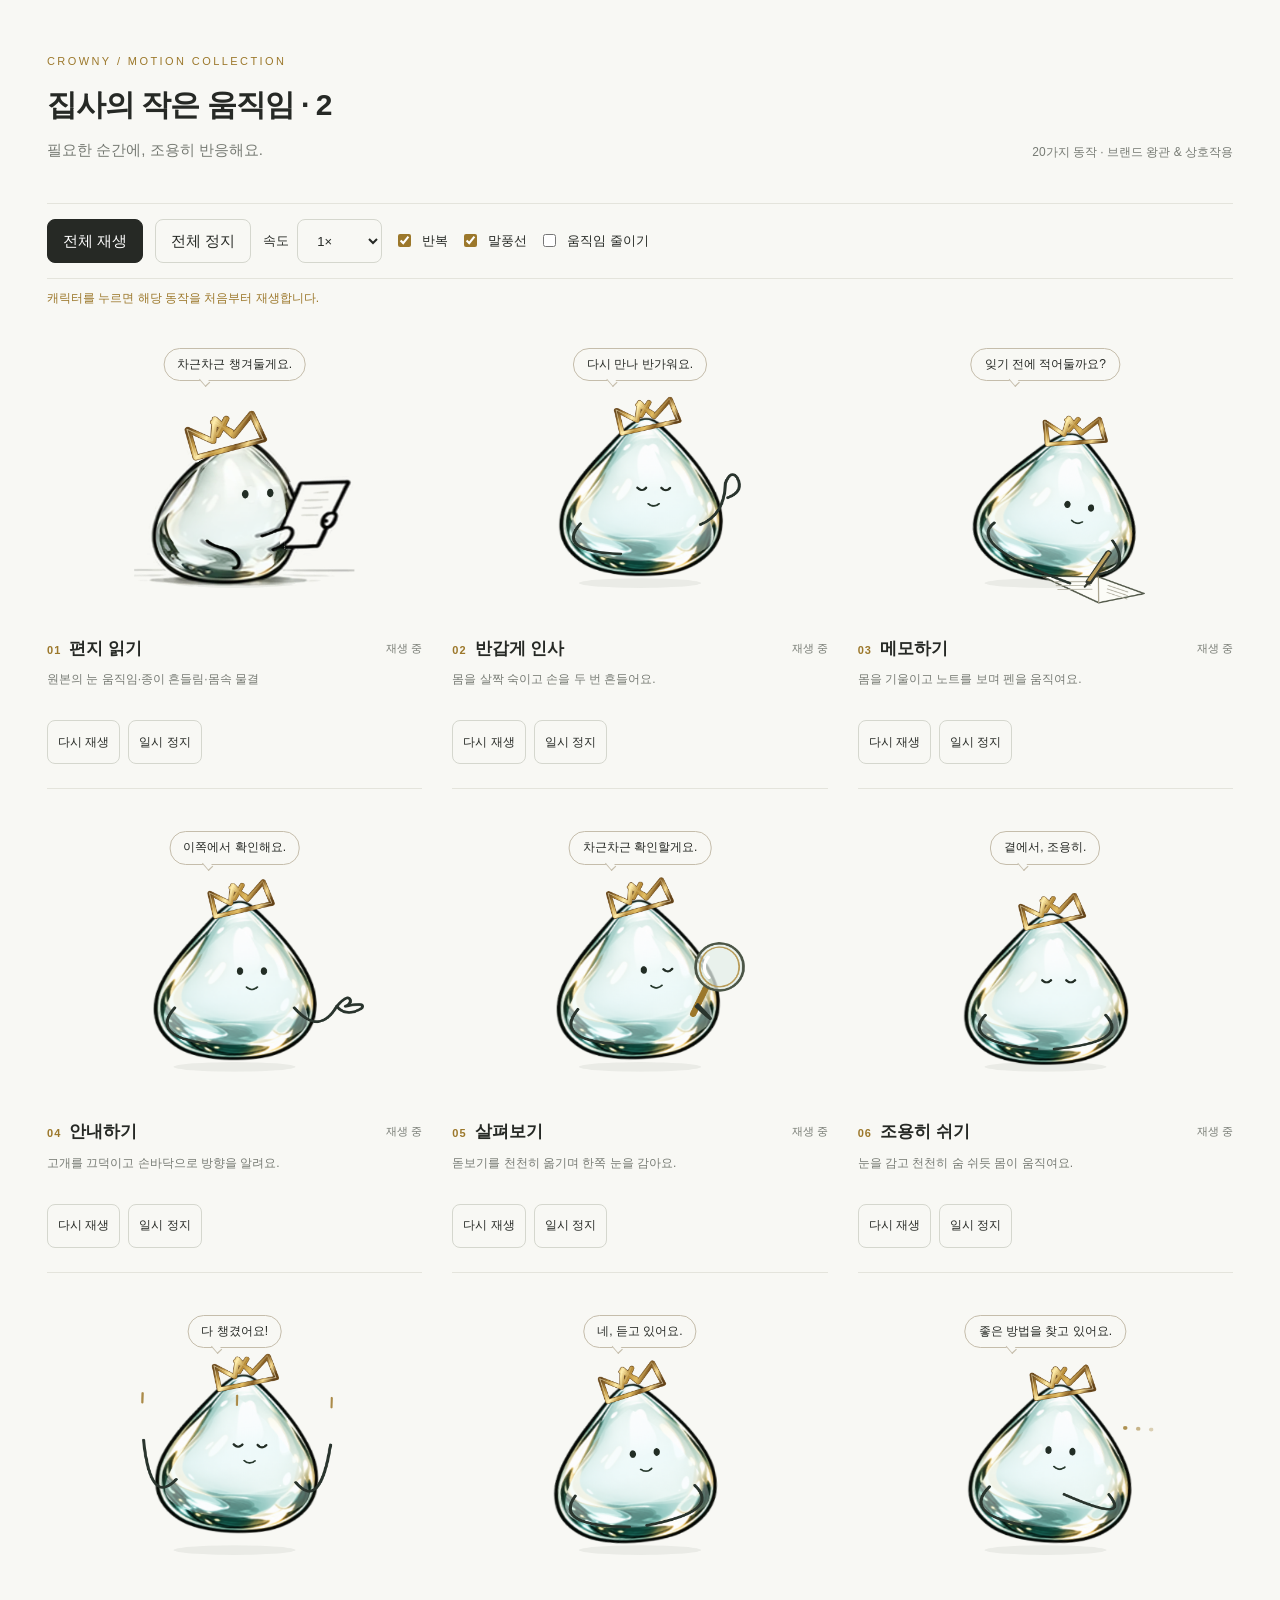
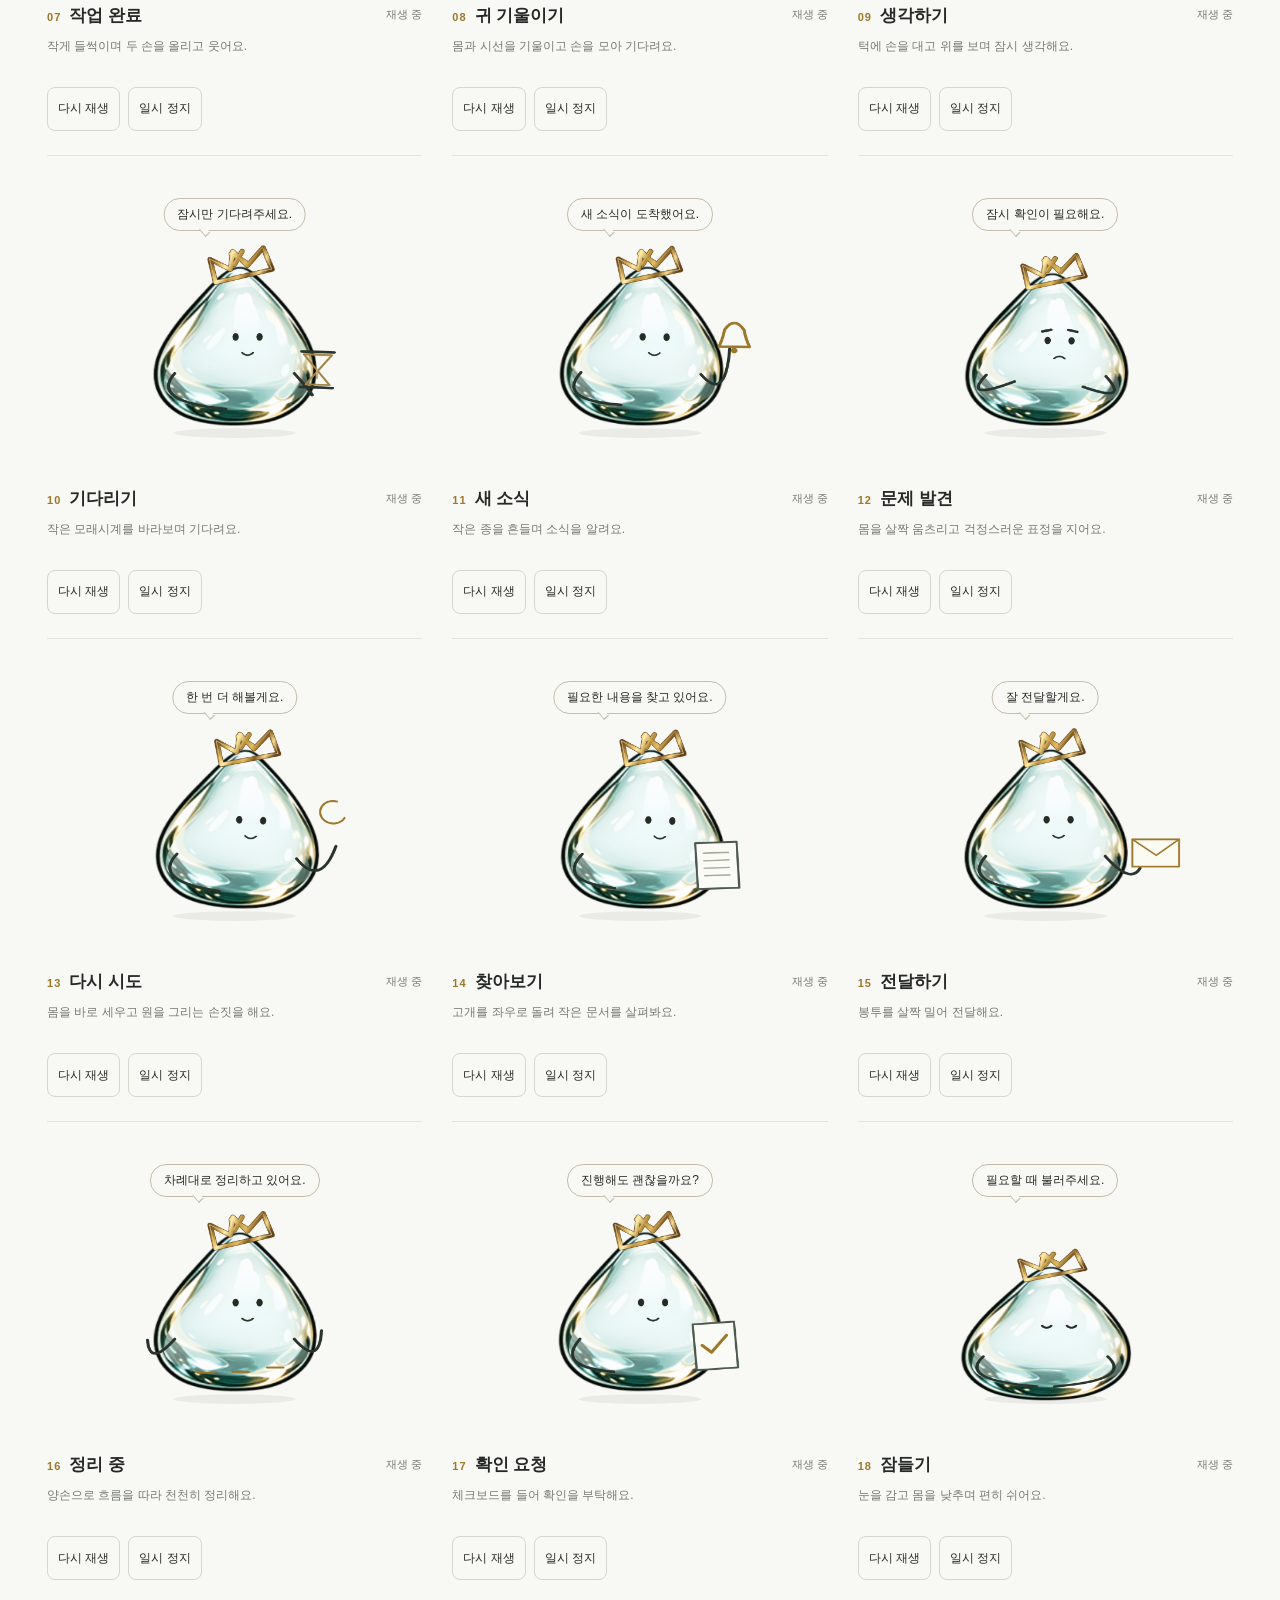
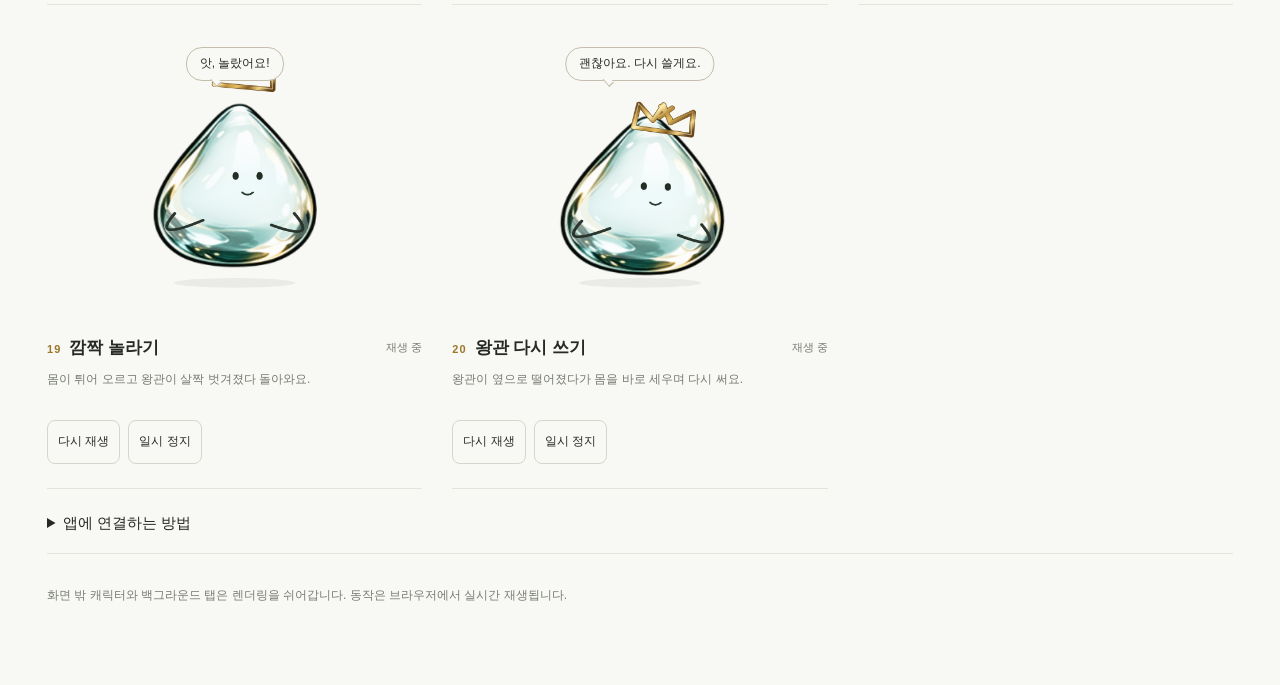
==== butler-motions-v3.html @ 16e44bca "원래왕관" ====
<!doctype html><html lang="ko"><head><meta charset="utf-8"><meta name="viewport" content="width=device-width,initial-scale=1"><title>CROWNY · 집사의 움직임</title><style>
:root{--paper:#f8f8f4;--ink:#262925;--sub:#777b74;--point:#9c782b;--line:#e4e4dc}*{box-sizing:border-box}body{margin:0;background:var(--paper);color:var(--ink);font:15px/1.6 'Apple SD Gothic Neo','Malgun Gothic',sans-serif}main{max-width:1250px;margin:auto;padding:48px 32px}header{display:flex;align-items:end;justify-content:space-between;gap:30px;margin-bottom:36px}.eyebrow{color:var(--point);font-size:11px;letter-spacing:.22em}h1{font-size:30px;margin:9px 0;font-weight:600;letter-spacing:-1px}p{color:var(--sub);margin:5px 0}.toolbar{position:sticky;top:0;z-index:2;background:var(--paper);border-block:1px solid var(--line);padding:15px 0;display:flex;gap:12px;align-items:center;flex-wrap:wrap}button,select{font:inherit;color:inherit;background:transparent;border:1px solid #d5d7ce;padding:8px 15px;border-radius:8px;cursor:pointer;min-height:44px}button:hover{background:#eeeee6}button:focus-visible,select:focus-visible,input:focus-visible{outline:2px solid var(--point);outline-offset:4px}.primary{background:var(--ink);color:white;border-color:var(--ink)}.primary:hover{background:#42483e}label{display:flex;gap:8px;align-items:center;font-size:13px}input{accent-color:var(--point)}.grid{display:grid;grid-template-columns:repeat(3,minmax(0,1fr));gap:24px 30px;margin-top:22px}.motion{border-bottom:1px solid var(--line);padding:14px 0 24px;min-width:0}.stage{position:relative;height:285px;display:grid;place-items:center}.stage canvas{width:100%;height:100%;object-fit:contain}.bubble{position:absolute;top:4px;left:50%;transform:translateX(-50%);white-space:nowrap;padding:6px 13px;border:1px solid #c5bdab;border-radius:16px;font-size:12px;background:var(--paper);pointer-events:none}.bubble:after{content:'';position:absolute;bottom:-5px;left:26%;width:7px;height:7px;border-right:1px solid #c5bdab;border-bottom:1px solid #c5bdab;background:var(--paper);transform:skewY(25deg) rotate(35deg)}.meta{display:flex;justify-content:space-between;align-items:center;margin-top:6px}h2{font-size:17px;font-weight:600;margin:0}.index{font-size:11px;color:var(--point);letter-spacing:.1em;margin-right:8px}.desc{font-size:12px;min-height:38px;margin:8px 0 12px}.actions{display:flex;gap:8px}.actions button{font-size:12px;padding:6px 10px}.status{font-size:11px;color:var(--sub)}footer{padding:32px 0;font-size:12px;color:var(--sub)}details{margin-top:22px;border-bottom:1px solid var(--line);padding-bottom:18px}summary{cursor:pointer}code{font-size:12px}#notice{font-size:12px;color:var(--point);margin:10px 0}.hide-bubbles .bubble{display:none}@media(max-width:950px){.grid{grid-template-columns:repeat(2,minmax(0,1fr))}}@media(max-width:560px){main{padding:28px 20px}header{display:block}h1{font-size:26px}.grid{grid-template-columns:1fr}.stage{height:290px}.toolbar{gap:8px}.toolbar label{font-size:12px}}
</style></head><body><main><header><div><span class="eyebrow">CROWNY / MOTION COLLECTION</span><h1>집사의 작은 움직임 · 2</h1><p>필요한 순간에, 조용히 반응해요.</p></div><p style="font-size:12px">20가지 동작 · 브랜드 왕관 & 상호작용</p></header><div class="toolbar"><button class="primary" id="playAll">전체 재생</button><button id="pauseAll">전체 정지</button><label>속도 <select id="speed"><option value="0.5">0.5×</option><option value="0.75">0.75×</option><option value="1" selected>1×</option><option value="1.25">1.25×</option></select></label><label><input type="checkbox" id="repeat" checked>반복</label><label><input type="checkbox" id="bubbles" checked>말풍선</label><label><input type="checkbox" id="reduced">움직임 줄이기</label></div><div id="notice" role="status" aria-live="polite">캐릭터를 누르면 해당 동작을 처음부터 재생합니다.</div><div class="grid" id="gallery"></div><details><summary>앱에 연결하는 방법</summary><p>외부 이미지·폰트·라이브러리 없이 동작하는 단일 HTML입니다. 캐릭터 본체, 표정, 손, 소품을 따로 그립니다.</p><p><code>window.CrownyMotions.play('greet')</code> · <code>.pause('greet')</code> · <code>.setSpeed(0.75)</code> · <code>.setReduced(true)</code></p><p>동작 ID: original, greet, write, guide, inspect, rest, success, listen, think, wait, notify, error, retry, search, send, sync, approve, sleep, surprise, crownfall</p><p>편지 읽기는 원본 몸과 편지를 유지하고 왕관만 공통 금속 왕관으로 교체했습니다. 확장 동작은 왕관을 본체에서 분리해 CROWNY 고유의 X 왕관으로 통일했고, 놀람과 경고에서는 왕관도 독립적으로 반응합니다.</p></details><footer>화면 밖 캐릭터와 백그라운드 탭은 렌더링을 쉬어갑니다. 동작은 브라우저에서 실시간 재생됩니다.</footer></main><script>
const ASSETS={"cut":"[data-uri]","ink":"[data-uri]","mask":"[data-uri]","paper":"[data-uri]","body":"[data-uri]"};
const specs=[
['original','편지 읽기','원본의 눈 움직임·종이 흔들림·몸속 물결','차근차근 챙겨둘게요.',6],
['greet','반갑게 인사','몸을 살짝 숙이고 손을 두 번 흔들어요.','다시 만나 반가워요.',4.8],
['write','메모하기','몸을 기울이고 노트를 보며 펜을 움직여요.','잊기 전에 적어둘까요?',5.4],
['guide','안내하기','고개를 끄덕이고 손바닥으로 방향을 알려요.','이쪽에서 확인해요.',4.8],
['inspect','살펴보기','돋보기를 천천히 옮기며 한쪽 눈을 감아요.','차근차근 확인할게요.',6],
['rest','조용히 쉬기','눈을 감고 천천히 숨 쉬듯 몸이 움직여요.','곁에서, 조용히.',6],
['success','작업 완료','작게 들썩이며 두 손을 올리고 웃어요.','다 챙겼어요!',4.5],
['listen','귀 기울이기','몸과 시선을 기울이고 손을 모아 기다려요.','네, 듣고 있어요.',5.5],
['think','생각하기','턱에 손을 대고 위를 보며 잠시 생각해요.','좋은 방법을 찾고 있어요.',6],
['wait','기다리기','작은 모래시계를 바라보며 기다려요.','잠시만 기다려주세요.',6],
['notify','새 소식','작은 종을 흔들며 소식을 알려요.','새 소식이 도착했어요.',5],
['error','문제 발견','몸을 살짝 움츠리고 걱정스러운 표정을 지어요.','잠시 확인이 필요해요.',5],
['retry','다시 시도','몸을 바로 세우고 원을 그리는 손짓을 해요.','한 번 더 해볼게요.',5],
['search','찾아보기','고개를 좌우로 돌려 작은 문서를 살펴봐요.','필요한 내용을 찾고 있어요.',6],
['send','전달하기','봉투를 살짝 밀어 전달해요.','잘 전달할게요.',5],
['sync','정리 중','양손으로 흐름을 따라 천천히 정리해요.','차례대로 정리하고 있어요.',6],
['approve','확인 요청','체크보드를 들어 확인을 부탁해요.','진행해도 괜찮을까요?',5],
['sleep','잠들기','눈을 감고 몸을 낮추며 편히 쉬어요.','필요할 때 불러주세요.',7],
['surprise','깜짝 놀라기','몸이 튀어 오르고 왕관이 살짝 벗겨졌다 돌아와요.','앗, 놀랐어요!',3.8],
['crownfall','왕관 다시 쓰기','왕관이 옆으로 떨어졌다가 몸을 바로 세우며 다시 써요.','괜찮아요. 다시 쓸게요.',4.8]
];
const imgs={},states=[];let ready=false,speed=1,loop=true,reduced=matchMedia('(prefers-reduced-motion: reduce)').matches;
const gallery=document.querySelector('#gallery'),notice=document.querySelector('#notice');
for(const [i,sp] of specs.entries()){const el=document.createElement('article');el.className='motion';el.dataset.id=sp[0];el.innerHTML=`<div class="stage"><canvas width="640" height="512" tabindex="0" role="button" aria-label="${sp[1]} 다시 재생"></canvas><span class="bubble">${sp[3]}</span></div><div class="meta"><h2><span class="index">${String(i+1).padStart(2,'0')}</span>${sp[1]}</h2><span class="status">준비 중</span></div><p class="desc">${sp[2]}</p><div class="actions"><button data-action="play">다시 재생</button><button data-action="pause" aria-pressed="false">일시 정지</button></div>`;gallery.append(el);let st={id:sp[0],duration:sp[4],el,cv:el.querySelector('canvas'),t:0,running:!reduced,visible:true,dirty:true};st.ctx=st.cv.getContext('2d');states.push(st);el.querySelector('[data-action=play]').onclick=()=>play(st.id);el.querySelector('[data-action=pause]').onclick=()=>{st.running=!st.running;update(st)};st.cv.onclick=()=>play(st.id);st.cv.onkeydown=e=>{if(e.key==='Enter'||e.key===' '){e.preventDefault();play(st.id)}};update(st)}
function update(st){st.el.querySelector('.status').textContent=reduced?'정지 표현':st.running?'재생 중':'정지';const b=st.el.querySelector('[data-action=pause]');b.textContent=st.running?'일시 정지':'이어서 재생';b.setAttribute('aria-pressed',String(!st.running))}
function play(id){const st=states.find(s=>s.id===id);if(!st)return;st.t=0;st.running=!reduced;st.dirty=true;update(st)}
function pause(id){const st=states.find(s=>s.id===id);if(st){st.running=false;update(st)}}
function setReduced(v){reduced=!!v;document.querySelector('#reduced').checked=reduced;states.forEach(s=>{s.running=!reduced;s.dirty=true;update(s)});notice.textContent=reduced?'움직임을 줄였습니다. 각 동작을 정지된 자세로 보여줍니다.':'캐릭터를 누르면 해당 동작을 처음부터 재생합니다.'}
function setSpeed(v){speed=Math.max(.1,Math.min(2,Number(v)||1))}
document.querySelector('#playAll').onclick=()=>states.forEach(s=>play(s.id));document.querySelector('#pauseAll').onclick=()=>states.forEach(s=>pause(s.id));document.querySelector('#speed').onchange=e=>setSpeed(e.target.value);document.querySelector('#repeat').onchange=e=>loop=e.target.checked;document.querySelector('#bubbles').onchange=e=>document.body.classList.toggle('hide-bubbles',!e.target.checked);document.querySelector('#reduced').onchange=e=>setReduced(e.target.checked);document.querySelector('#reduced').checked=reduced;
matchMedia('(prefers-reduced-motion: reduce)').addEventListener('change',e=>setReduced(e.matches));
const observer=new IntersectionObserver(entries=>entries.forEach(e=>{const st=states.find(s=>s.el===e.target);st.visible=e.isIntersecting;if(st.visible)st.dirty=true}),{rootMargin:'80px'});states.forEach(s=>observer.observe(s.el));
function path(c,points,color='#29342d',w=2.8){c.beginPath();points(c);c.strokeStyle=color;c.lineWidth=w;c.lineCap='round';c.lineJoin='round';c.stroke()}
function line(c,x,y,a,b,color,w){path(c,c=>{c.moveTo(x,y);c.lineTo(a,b)},color,w)}
function oval(c,x,y,rx,ry,fill){c.beginPath();c.ellipse(x,y,rx,ry,0,0,Math.PI*2);c.fillStyle=fill;c.fill()}
function arm(c,side,endX,endY){path(c,c=>{c.moveTo(side*55,-60);c.quadraticCurveTo(side*78,-30,endX,endY)})}
function eye(c,x,y,closed){if(closed)path(c,c=>{c.moveTo(x-4,y);c.quadraticCurveTo(x,y+5,x+4,y)},'#222d25',2.3);else oval(c,x,y,2.9,4.1,'#222d25')}
function drawMetalCrown(c){
 const outline=()=>{c.beginPath();c.moveTo(-39,22);c.lineTo(-37,-14);c.lineTo(-15,8);c.lineTo(-5,-18);c.lineTo(8,8);c.lineTo(35,-13);c.lineTo(38,22);c.closePath();c.moveTo(-8,-15);c.lineTo(7,2);c.moveTo(7,-15);c.lineTo(-8,2)};
 const gold=c.createLinearGradient(-28,-22,30,26);[[0,'#6a491d'],[.15,'#c59a44'],[.28,'#ffedaa'],[.42,'#b78b38'],[.57,'#e3bd62'],[.72,'#805820'],[.86,'#f4d482'],[1,'#634218']].forEach(([p,v])=>gold.addColorStop(p,v));
 c.lineCap='round';c.lineJoin='round';outline();c.lineWidth=7;c.strokeStyle='#715023';c.stroke();c.lineWidth=5.4;c.strokeStyle=gold;c.stroke();
 c.save();c.translate(-.55,-.75);outline();const light=c.createLinearGradient(-40,-20,40,22);light.addColorStop(0,'#fff4cbaa');light.addColorStop(.4,'#fff1b54d');light.addColorStop(.6,'#fff1b500');light.addColorStop(1,'#fff5d6aa');c.lineWidth=1.25;c.strokeStyle=light;c.stroke();c.restore();
}
function brandCrown(c,id,t,d){let p=t/d,x=10,y=-181,r=0;if(id==='surprise'){let q=Math.min(1,p*1.8);y-=42*Math.sin(Math.PI*q);x+=8*Math.sin(Math.PI*q);r=.55*Math.sin(Math.PI*q)}if(id==='crownfall'){if(p<.35){let q=p/.35;x+=48*q;y+=70*q*q;r=1.35*q}else if(p<.64){x+=48;y+=70;r=1.35}else{let q=(p-.64)/.36,e=1-Math.pow(1-q,3);x+=48*(1-e);y+=70*(1-e)-12*Math.sin(Math.PI*q);r=1.35*(1-e)}}c.save();c.translate(x-5,y+2);c.rotate(r-.26);c.scale(.7,.7);drawMetalCrown(c);c.restore()}
const liquid=document.createElement('canvas');liquid.width=liquid.height=256;const lx=liquid.getContext('2d');
// Stable outline and crown; actual refractive displacement only inside body.
const wave=document.createElement('canvas');wave.width=wave.height=256;const wx=wave.getContext('2d');
function bodyClip(c){c.beginPath();c.moveTo(140,68);c.bezierCurveTo(163,72,211,140,220,171);c.bezierCurveTo(251,236,172,252,122,247);c.bezierCurveTo(49,248,28,213,47,169);c.bezierCurveTo(59,132,114,82,140,68);c.closePath()}
function makeBody(t){
 lx.clearRect(0,0,256,256);lx.drawImage(imgs.body,0,0,256,256);wx.clearRect(0,0,256,256);
 for(let y=60;y<250;y+=1){const dx=Math.sin(y*.06+t*2.8)*5.33;wx.drawImage(imgs.body,0,y/256*imgs.body.height,imgs.body.width,imgs.body.height/256,dx,y,256,1.2)}
 lx.save();lx.beginPath();lx.moveTo(130,70);lx.bezierCurveTo(156,86,210,157,211,192);lx.bezierCurveTo(211,237,52,237,48,192);lx.bezierCurveTo(46,159,100,87,130,70);lx.clip();lx.drawImage(wave,0,0);
 const sweep=128+Math.sin(t*.87)*203,g=lx.createLinearGradient(sweep-29,0,sweep+29,256);g.addColorStop(0,'#ffffff00');g.addColorStop(.5,'#f0fcff99');g.addColorStop(1,'#ffffff00');lx.globalCompositeOperation='source-atop';lx.fillStyle=g;lx.fillRect(0,60,256,196);lx.restore()
}
function notebook(c){c.fillStyle='#fcfcf7';c.beginPath();c.moveTo(-4,-8);c.lineTo(47,-17);c.lineTo(91,-6);c.lineTo(51,12);c.closePath();c.fill();c.strokeStyle='#555b4c';c.lineWidth=1.6;c.stroke();line(c,47,-17,51,12,'#aaa48f',1);for(let i=0;i<3;i++){line(c,8+i*2,-4+i*4,39+i*2,-10+i*4,'#b4b2a4',1);line(c,57,-9+i*4,76,-5+i*4,'#b4b2a4',1)}}
function pose(c,id,t,d){let p=t/d,cycle=Math.sin(p*Math.PI*2),pulse=Math.sin(Math.PI*Math.min(1,p*2)),angle=0,dy=-1.5*cycle,sx=1,sy=1;
if(id==='greet'){angle=.1*pulse;sy=1-.055*pulse}if(id==='write'){angle=.15;sy=.94;dy=4}if(id==='inspect')angle=-.07+cycle*.06;if(id==='rest'){sx=1+cycle*.012;sy=.96-cycle*.018;dy=5}if(id==='success'){dy=-Math.max(0,Math.sin(p*Math.PI*4))*12;angle=cycle*.05}if(id==='listen')angle=-.1+.025*cycle;if(id==='think')angle=.055+cycle*.025;if(id==='error'){sy=.96;angle=cycle*.025}if(id==='retry')angle=cycle*.07;if(id==='search')angle=cycle*.08;if(id==='sleep'){sy=.85-cycle*.018;sx=1.04;dy=8}if(id==='notify')angle=cycle*.035;if(id==='surprise'){dy=-Math.max(0,Math.sin(p*Math.PI*2))*13;sy=1+Math.sin(p*Math.PI*2)*.035}if(id==='crownfall')angle=Math.sin(p*Math.PI*6)*.035*(1-p);
c.save();c.translate(200,252+dy);c.rotate(angle);c.scale(sx*1.16,sy);c.drawImage(liquid,-104,-204,208,208);brandCrown(c,id,t,d);
// Face uses one local origin: eyes and mouth always move together.
let gazeX=id==='write'?8:id==='inspect'?cycle*4+4:id==='guide'?4:id==='think'?-4:id==='search'?cycle*7:0,gazeY=id==='write'?6:id==='think'?-4:0;
let fx=12+gazeX,fy=-99+gazeY,blink=t%4.2>3.98;
let shut=blink||['rest','sleep','success','greet'].includes(id);
eye(c,fx-11,fy,shut);eye(c,fx+11,fy,shut||id==='inspect');
if(id==='error'){path(c,c=>{c.moveTo(fx-5,fy+20);c.quadraticCurveTo(fx,fy+15,fx+5,fy+20)},'#26382c',1.7);line(c,fx-16,fy-10,fx-8,fy-12);line(c,fx+8,fy-12,fx+16,fy-10)}
else if(!['rest','sleep'].includes(id))path(c,c=>{c.moveTo(fx-5,fy+17);c.quadraticCurveTo(fx,fy+22,fx+5,fy+17)},'#26382c',1.7);
if(id==='greet'){arm(c,-1,-18,-28);const a=Math.sin(p*Math.PI*8)*.27;c.save();c.translate(55,-60);c.rotate(a);path(c,c=>{c.moveTo(0,0);c.quadraticCurveTo(23,-9,26,-43);c.quadraticCurveTo(32,-57,37,-48);c.quadraticCurveTo(43,-33,27,-27)});c.restore()}
else if(id==='write'){notebook(c);arm(c,-1,22,-5);let x=47+Math.sin(t*7)*6,y=-27+Math.cos(t*7)*2;arm(c,1,x,y+10);line(c,x-4,y+19,x+10,y-17,'#34382e',6);line(c,x-4,y+17,x+10,y-17,'#b89b58',3);line(c,x-4,y+19,x-7,y+25,'#34382e',2)}
else if(id==='guide'){arm(c,-1,-26,-22);let y=-61+cycle*4;arm(c,1,94,y);path(c,c=>{c.moveTo(94,y);c.quadraticCurveTo(103,y-12,106,y-8);c.quadraticCurveTo(108,y-3,102,y);c.quadraticCurveTo(121,y-5,117,y+2);c.quadraticCurveTo(103,y+12,94,y)})}
else if(id==='inspect'){arm(c,-1,-24,-22);let x=72+cycle*9,y=-95+Math.cos(t)*5;line(c,x-12,y+19,x-26,y+49,'#9c782b',6);arm(c,1,x-23,y+41);oval(c,x,y,22,25,'#e4efe9bb');path(c,c=>c.ellipse(x,y,22,25,0,0,Math.PI*2),'#4b5546',2.5);path(c,c=>c.ellipse(x,y,18,21,0,0,Math.PI*2),'#b89b58',1.5);path(c,c=>{c.moveTo(x-10,y-11);c.quadraticCurveTo(x-18,y,x-10,y+11)},'#ffffff',3)}
else if(id==='success'){arm(c,-1,-86,-101);arm(c,1,86,-101);for(let j=0;j<3;j++){let x=-88+j*87;line(c,x,-141,x,-149-Math.max(0,cycle)*4,'#ab8b49',2)}}
else if(id==='think'){arm(c,-1,-25,-22);arm(c,1,14,-57);for(let j=0;j<3;j++)oval(c,66+j*12,-132,2,2,`rgba(156,120,43,${.3+.6*(.5+.5*Math.sin(t*2-j))})`)}
else if(id==='wait'){arm(c,-1,-8,-22);arm(c,1,69,-39);c.save();c.translate(76,-63);c.rotate(cycle*.1);path(c,c=>{c.moveTo(-13,-17);c.lineTo(13,-17);c.lineTo(-10,15);c.lineTo(12,15);c.lineTo(-13,-17)},'#a28545',2);line(c,-15,-20,15,-20);line(c,-15,18,15,18);line(c,0,-1,0,8,'#baa774',2);c.restore()}
else if(id==='notify'){arm(c,-1,-18,-26);arm(c,1,81,-88);c.save();c.translate(85,-100);c.rotate(Math.sin(t*8)*.18);path(c,c=>{c.moveTo(-14,10);c.quadraticCurveTo(-10,0,-9,-8);c.quadraticCurveTo(0,-23,9,-8);c.quadraticCurveTo(10,0,14,10);c.closePath()},'#9c782b',2.8);oval(c,0,14,3,3,'#9c782b');c.restore()}
else if(id==='error'||id==='surprise'||id==='crownfall'){arm(c,-1,-29,-53);arm(c,1,34,-48)}
else if(id==='retry'){arm(c,-1,-15,-22);let x=85+Math.cos(t*2)*10,y=-83+Math.sin(t*2)*10;arm(c,1,x,y);path(c,c=>c.arc(87,-111,12,t,t+4.5),'#9c782b',2)}
else if(id==='search'||id==='approve'){arm(c,-1,-24,-25);arm(c,1,62,-37);c.save();c.translate(65,-56+cycle*3);c.rotate(-.1+cycle*.03);c.fillStyle='#fafbf6';c.fillRect(-15,-23,38,49);c.strokeStyle='#4c594e';c.lineWidth=2;c.strokeRect(-15,-23,38,49);if(id==='approve')path(c,c=>{c.moveTo(-8,0);c.lineTo(0,8);c.lineTo(15,-9)},'#9c782b',3);else for(let j=0;j<4;j++)line(c,-8,-12+j*8,15,-12+j*8,'#a4a997',1.5);c.restore()}
else if(id==='send'){let x=80+Math.sin(p*Math.PI)*23;arm(c,-1,-12,-23);arm(c,1,x,-47);c.fillStyle='#fbfaf3';c.fillRect(x-7,-78,43,29);c.strokeStyle='#9c782b';c.lineWidth=1.8;c.strokeRect(x-7,-78,43,29);path(c,c=>{c.moveTo(x-7,-78);c.lineTo(x+15,-61);c.lineTo(x+36,-78)},'#9c782b',1.5)}
else if(id==='sync'){arm(c,-1,-80,-64+cycle*8);arm(c,1,80,-64-cycle*8);for(let j=0;j<3;j++){let x=-34+j*32,y=-29+Math.sin(t*2+j)*5;line(c,x,y,x+15,y,'#9c782b',2)}}
else{arm(c,-1,-8,-22);arm(c,1,8,-22)}c.restore()}
const originalCanvas=document.createElement('canvas');originalCanvas.width=originalCanvas.height=480;const oc=originalCanvas.getContext('2d');const om=document.createElement('canvas');om.width=om.height=480;const ox=om.getContext('2d');
function original(c,t){oc.clearRect(0,0,480,480);oc.drawImage(imgs.cut,0,0,480,480);ox.clearRect(0,0,480,480);for(let y=0;y<480;y+=3)ox.drawImage(imgs.cut,0,y,480,3,Math.sin(y*.032+t*2.8)*10,y,480,3);ox.globalCompositeOperation='source-atop';let x=240+Math.sin(t*.87)*380,g=ox.createLinearGradient(x-55,0,x+55,480);g.addColorStop(0,'#ffffff00');g.addColorStop(.5,'#f0fcff99');g.addColorStop(1,'#ffffff00');ox.fillStyle=g;ox.fillRect(0,0,480,480);ox.globalCompositeOperation='destination-in';ox.drawImage(imgs.mask,0,0,480,480);ox.globalCompositeOperation='source-over';oc.drawImage(om,0,0);oc.drawImage(imgs.ink,0,0,480,480);c.save();c.translate(93,52+Math.sin(t*2.8)*2);c.scale(.5336,.46);c.save();c.beginPath();c.rect(0,0,480,480);c.moveTo(80,0);c.lineTo(255,0);c.lineTo(242,112);c.quadraticCurveTo(178,125,125,161);c.lineTo(80,90);c.closePath();c.clip("evenodd");c.drawImage(originalCanvas,0,0);c.restore();c.save();c.translate(180,89);c.rotate(-.3);c.scale(1.85,1.85);drawMetalCrown(c);c.restore();let blink=t%4.4>4.05;oval(c,225+Math.sin(t*2)*3,234,6.5,blink?1:10,'#222d25');oval(c,275+Math.sin(t*2)*3,231,6.5,blink?1:10,'#222d25');c.translate(310,335);c.rotate(Math.sin(t*1.75)*.025);c.drawImage(imgs.paper,-310,-335,480,480);c.restore()}
function render(st){let c=st.ctx;c.setTransform(1.6,0,0,1.6,0,0);c.clearRect(0,0,400,320);let t=reduced?st.duration*.3:st.t;oval(c,200,255,65,5,'#253a2410');if(st.id==='original')original(c,t);else{makeBody(t);pose(c,st.id,t,st.duration)}st.dirty=false}
let last=0,accum=0;function tick(now){let dt=Math.min((now-last)/1000,.08);last=now;accum+=dt;if(ready&&!document.hidden&&accum>=1/30){let elapsed=accum;accum=0;for(const st of states){if(!st.visible)continue;if(st.running&&!reduced){st.t+=elapsed*speed;if(st.t>=st.duration){if(loop)st.t%=st.duration;else{st.t=st.duration;st.running=false;update(st)}}render(st)}else if(st.dirty)render(st)}}requestAnimationFrame(tick)}
Promise.all(Object.entries(ASSETS).map(([k,src])=>new Promise((ok,no)=>{let im=new Image();imgs[k]=im;im.onload=ok;im.onerror=no;im.src=src}))).then(()=>{ready=true;states.forEach(render);if(reduced)setReduced(true);requestAnimationFrame(tick)}).catch(()=>notice.textContent='캐릭터 이미지를 불러오지 못했습니다. 파일을 다시 열어주세요.');
window.CrownyMotions={play,pause,setSpeed,setReduced,ids:specs.map(s=>s[0])};
</script></body></html>
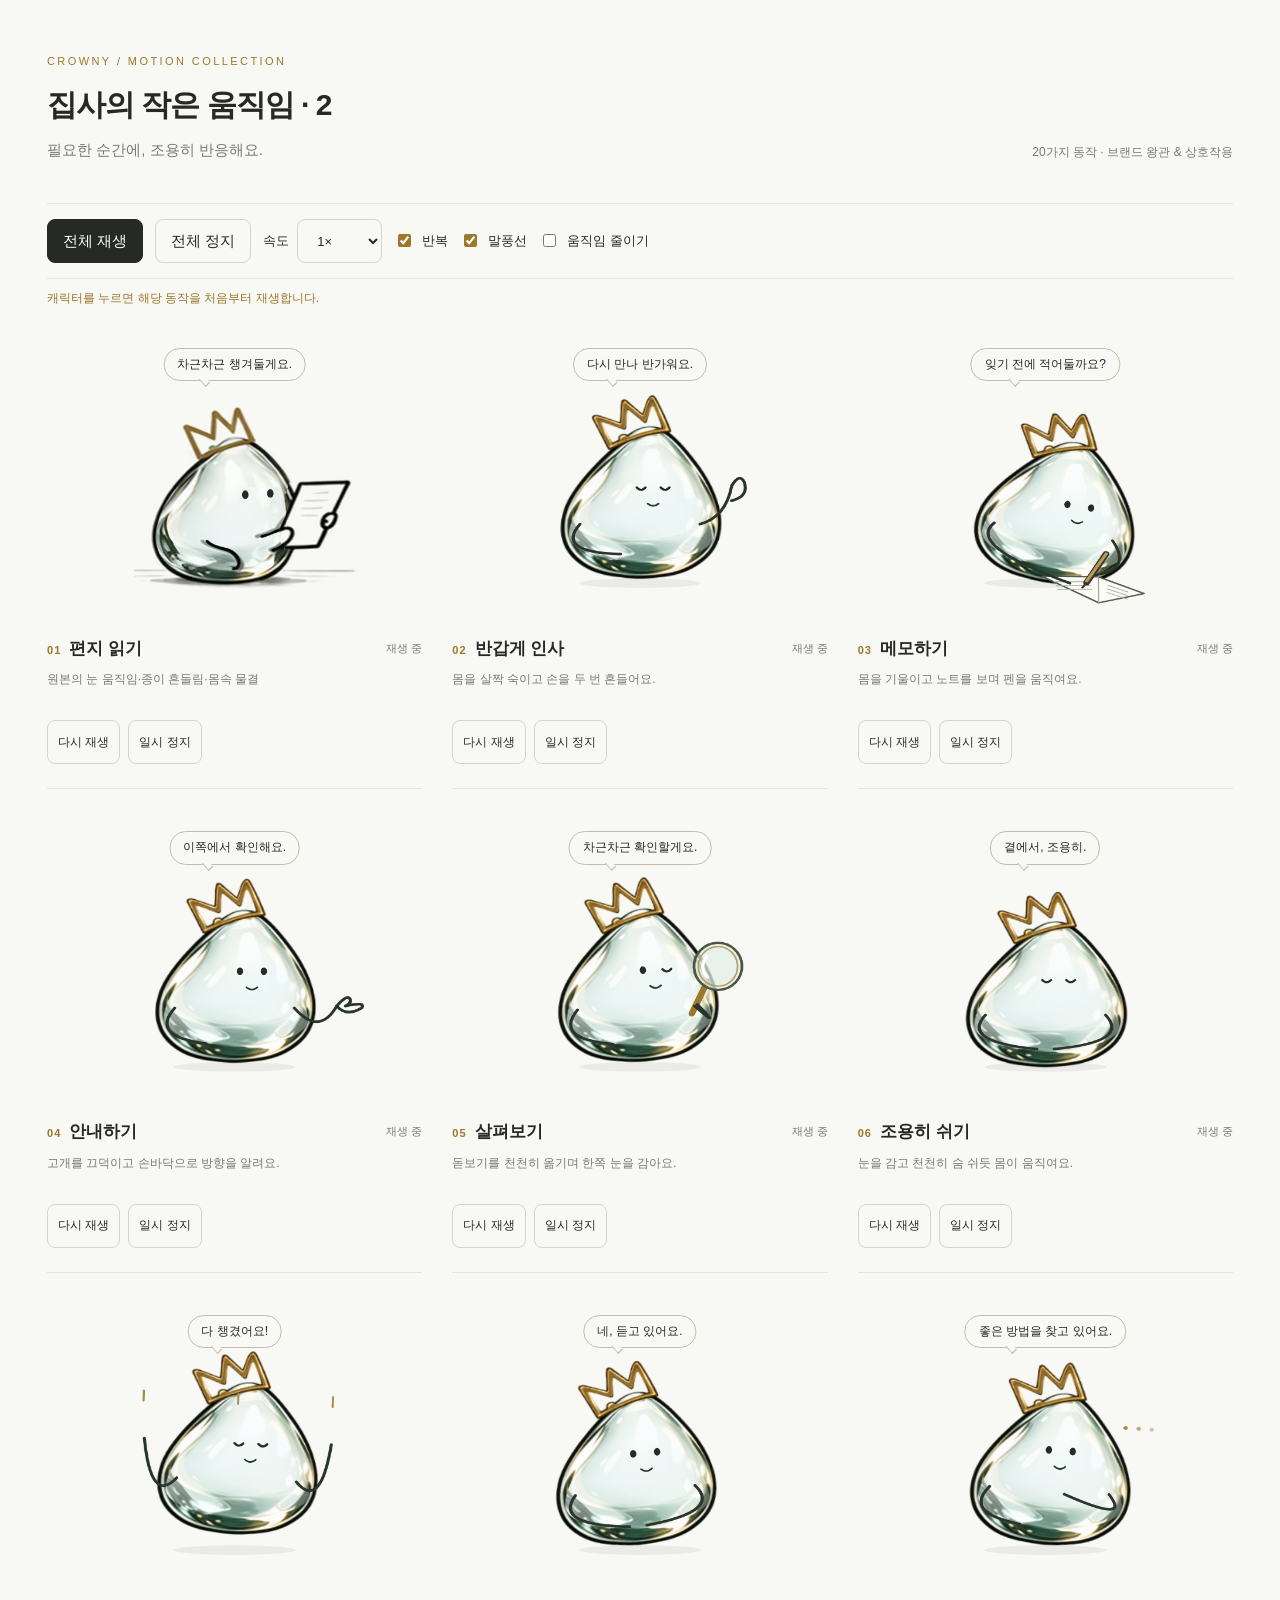
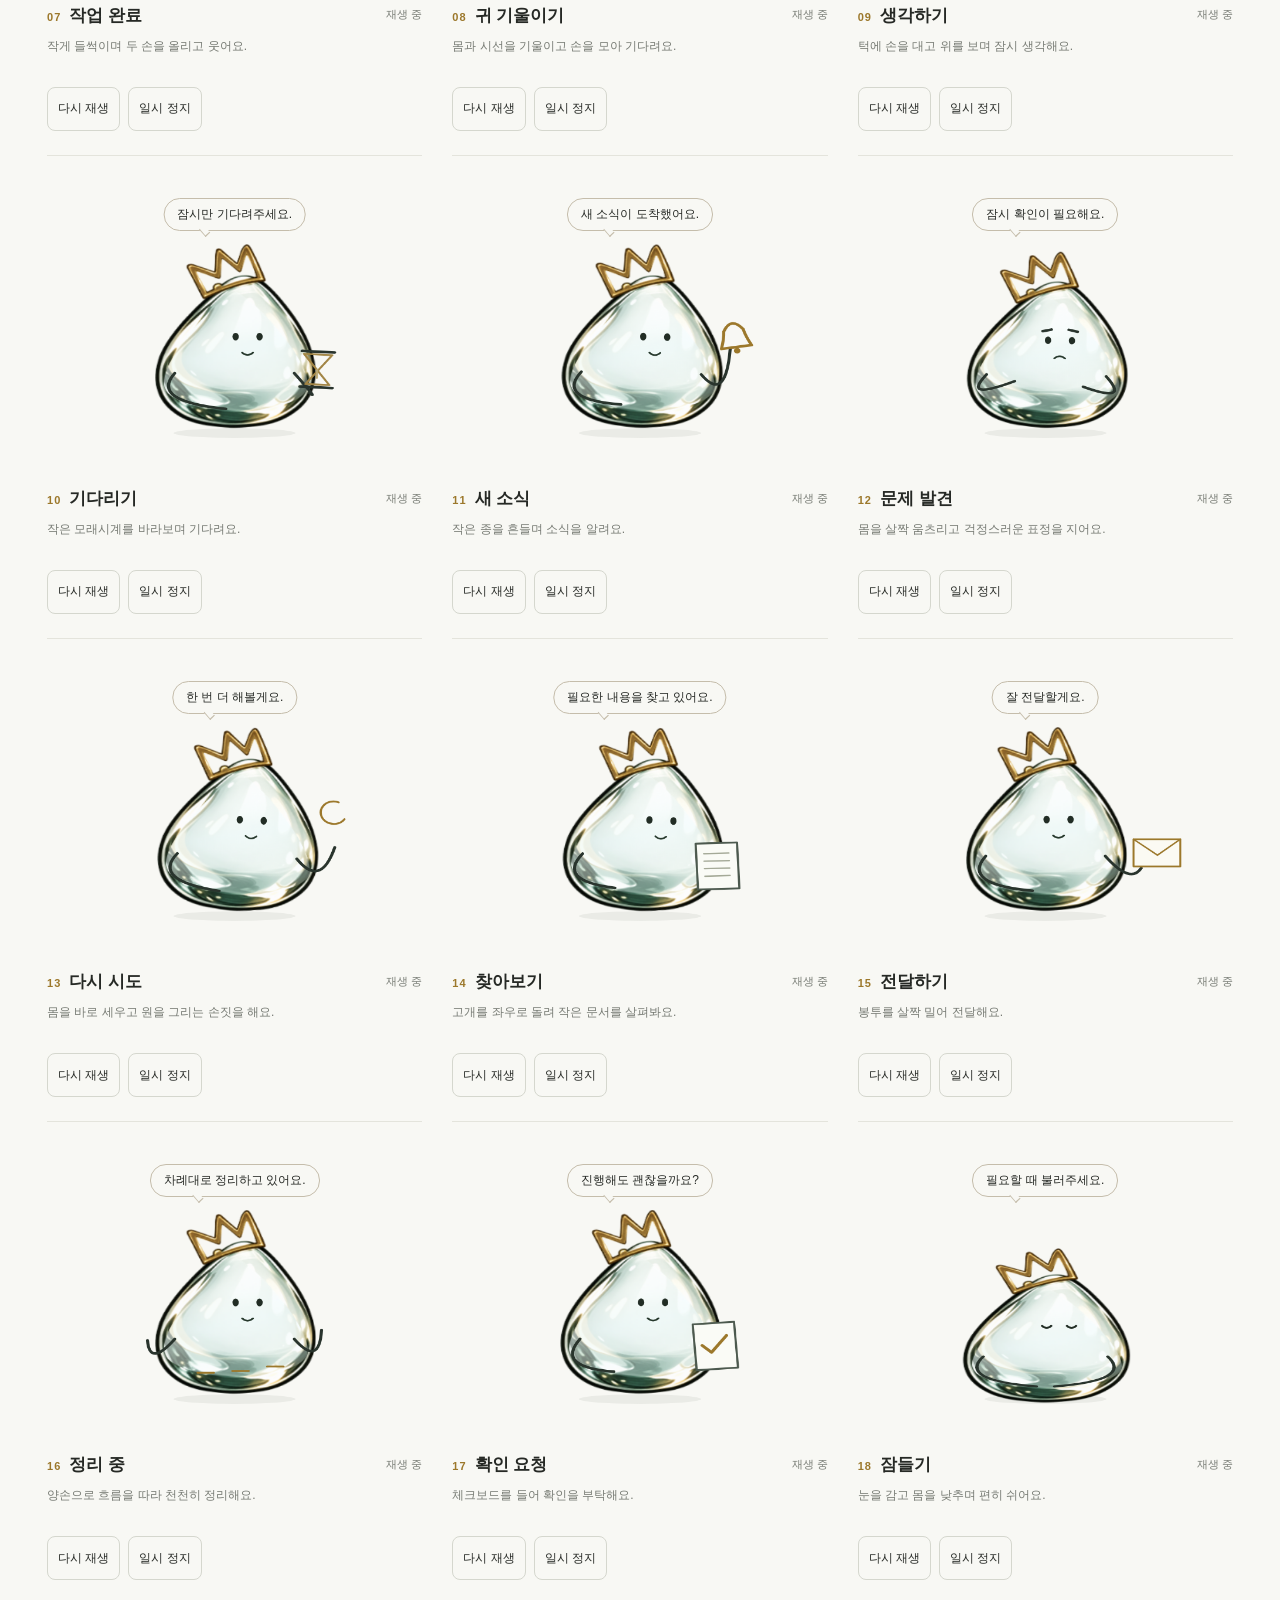
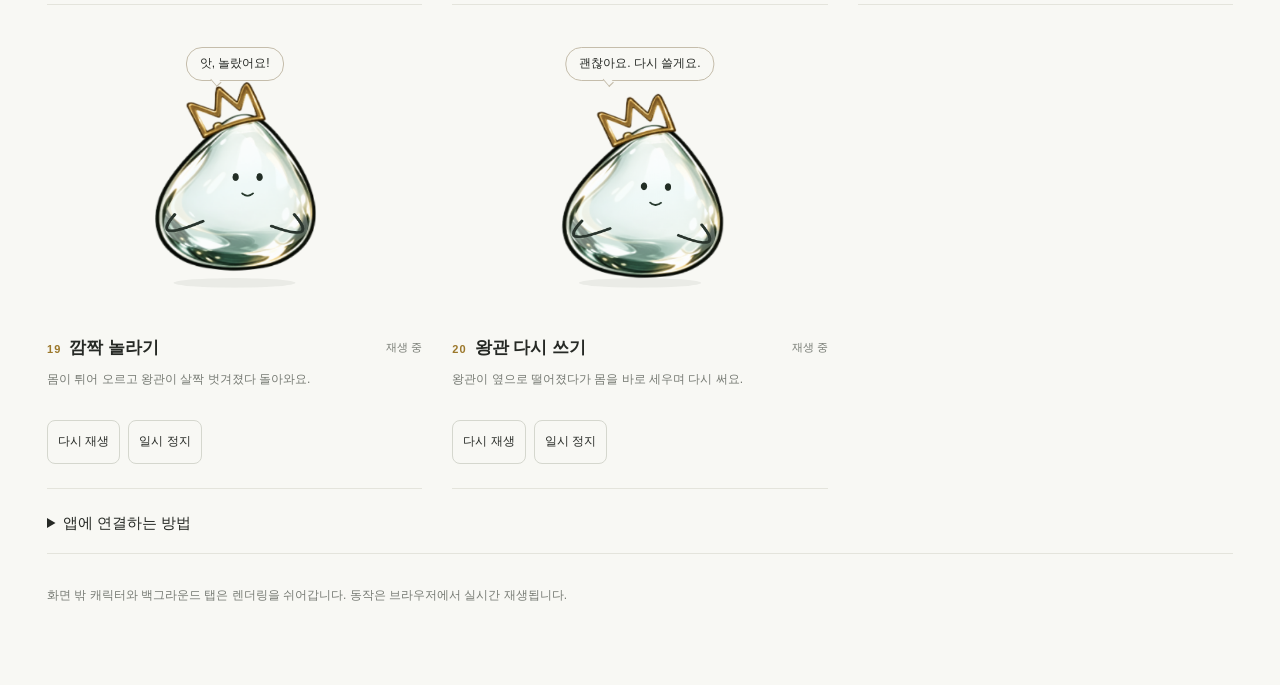
==== commit 28bdec80: "일반왕관" ====
--- a/butler-motions-v3.html
+++ b/butler-motions-v3.html
@@ -1,7 +1,7 @@
 <!doctype html><html lang="ko"><head><meta charset="utf-8"><meta name="viewport" content="width=device-width,initial-scale=1"><title>CROWNY · 집사의 움직임</title><style>
 :root{--paper:#f8f8f4;--ink:#262925;--sub:#777b74;--point:#9c782b;--line:#e4e4dc}*{box-sizing:border-box}body{margin:0;background:var(--paper);color:var(--ink);font:15px/1.6 'Apple SD Gothic Neo','Malgun Gothic',sans-serif}main{max-width:1250px;margin:auto;padding:48px 32px}header{display:flex;align-items:end;justify-content:space-between;gap:30px;margin-bottom:36px}.eyebrow{color:var(--point);font-size:11px;letter-spacing:.22em}h1{font-size:30px;margin:9px 0;font-weight:600;letter-spacing:-1px}p{color:var(--sub);margin:5px 0}.toolbar{position:sticky;top:0;z-index:2;background:var(--paper);border-block:1px solid var(--line);padding:15px 0;display:flex;gap:12px;align-items:center;flex-wrap:wrap}button,select{font:inherit;color:inherit;background:transparent;border:1px solid #d5d7ce;padding:8px 15px;border-radius:8px;cursor:pointer;min-height:44px}button:hover{background:#eeeee6}button:focus-visible,select:focus-visible,input:focus-visible{outline:2px solid var(--point);outline-offset:4px}.primary{background:var(--ink);color:white;border-color:var(--ink)}.primary:hover{background:#42483e}label{display:flex;gap:8px;align-items:center;font-size:13px}input{accent-color:var(--point)}.grid{display:grid;grid-template-columns:repeat(3,minmax(0,1fr));gap:24px 30px;margin-top:22px}.motion{border-bottom:1px solid var(--line);padding:14px 0 24px;min-width:0}.stage{position:relative;height:285px;display:grid;place-items:center}.stage canvas{width:100%;height:100%;object-fit:contain}.bubble{position:absolute;top:4px;left:50%;transform:translateX(-50%);white-space:nowrap;padding:6px 13px;border:1px solid #c5bdab;border-radius:16px;font-size:12px;background:var(--paper);pointer-events:none}.bubble:after{content:'';position:absolute;bottom:-5px;left:26%;width:7px;height:7px;border-right:1px solid #c5bdab;border-bottom:1px solid #c5bdab;background:var(--paper);transform:skewY(25deg) rotate(35deg)}.meta{display:flex;justify-content:space-between;align-items:center;margin-top:6px}h2{font-size:17px;font-weight:600;margin:0}.index{font-size:11px;color:var(--point);letter-spacing:.1em;margin-right:8px}.desc{font-size:12px;min-height:38px;margin:8px 0 12px}.actions{display:flex;gap:8px}.actions button{font-size:12px;padding:6px 10px}.status{font-size:11px;color:var(--sub)}footer{padding:32px 0;font-size:12px;color:var(--sub)}details{margin-top:22px;border-bottom:1px solid var(--line);padding-bottom:18px}summary{cursor:pointer}code{font-size:12px}#notice{font-size:12px;color:var(--point);margin:10px 0}.hide-bubbles .bubble{display:none}@media(max-width:950px){.grid{grid-template-columns:repeat(2,minmax(0,1fr))}}@media(max-width:560px){main{padding:28px 20px}header{display:block}h1{font-size:26px}.grid{grid-template-columns:1fr}.stage{height:290px}.toolbar{gap:8px}.toolbar label{font-size:12px}}
 </style></head><body><main><header><div><span class="eyebrow">CROWNY / MOTION COLLECTION</span><h1>집사의 작은 움직임 · 2</h1><p>필요한 순간에, 조용히 반응해요.</p></div><p style="font-size:12px">20가지 동작 · 브랜드 왕관 & 상호작용</p></header><div class="toolbar"><button class="primary" id="playAll">전체 재생</button><button id="pauseAll">전체 정지</button><label>속도 <select id="speed"><option value="0.5">0.5×</option><option value="0.75">0.75×</option><option value="1" selected>1×</option><option value="1.25">1.25×</option></select></label><label><input type="checkbox" id="repeat" checked>반복</label><label><input type="checkbox" id="bubbles" checked>말풍선</label><label><input type="checkbox" id="reduced">움직임 줄이기</label></div><div id="notice" role="status" aria-live="polite">캐릭터를 누르면 해당 동작을 처음부터 재생합니다.</div><div class="grid" id="gallery"></div><details><summary>앱에 연결하는 방법</summary><p>외부 이미지·폰트·라이브러리 없이 동작하는 단일 HTML입니다. 캐릭터 본체, 표정, 손, 소품을 따로 그립니다.</p><p><code>window.CrownyMotions.play('greet')</code> · <code>.pause('greet')</code> · <code>.setSpeed(0.75)</code> · <code>.setReduced(true)</code></p><p>동작 ID: original, greet, write, guide, inspect, rest, success, listen, think, wait, notify, error, retry, search, send, sync, approve, sleep, surprise, crownfall</p><p>편지 읽기는 원본 몸과 편지를 유지하고 왕관만 공통 금속 왕관으로 교체했습니다. 확장 동작은 왕관을 본체에서 분리해 CROWNY 고유의 X 왕관으로 통일했고, 놀람과 경고에서는 왕관도 독립적으로 반응합니다.</p></details><footer>화면 밖 캐릭터와 백그라운드 탭은 렌더링을 쉬어갑니다. 동작은 브라우저에서 실시간 재생됩니다.</footer></main><script>
-const ASSETS={"cut":"[data-uri]","ink":"[data-uri]","mask":"[data-uri]","paper":"[data-uri]","body":"[data-uri]